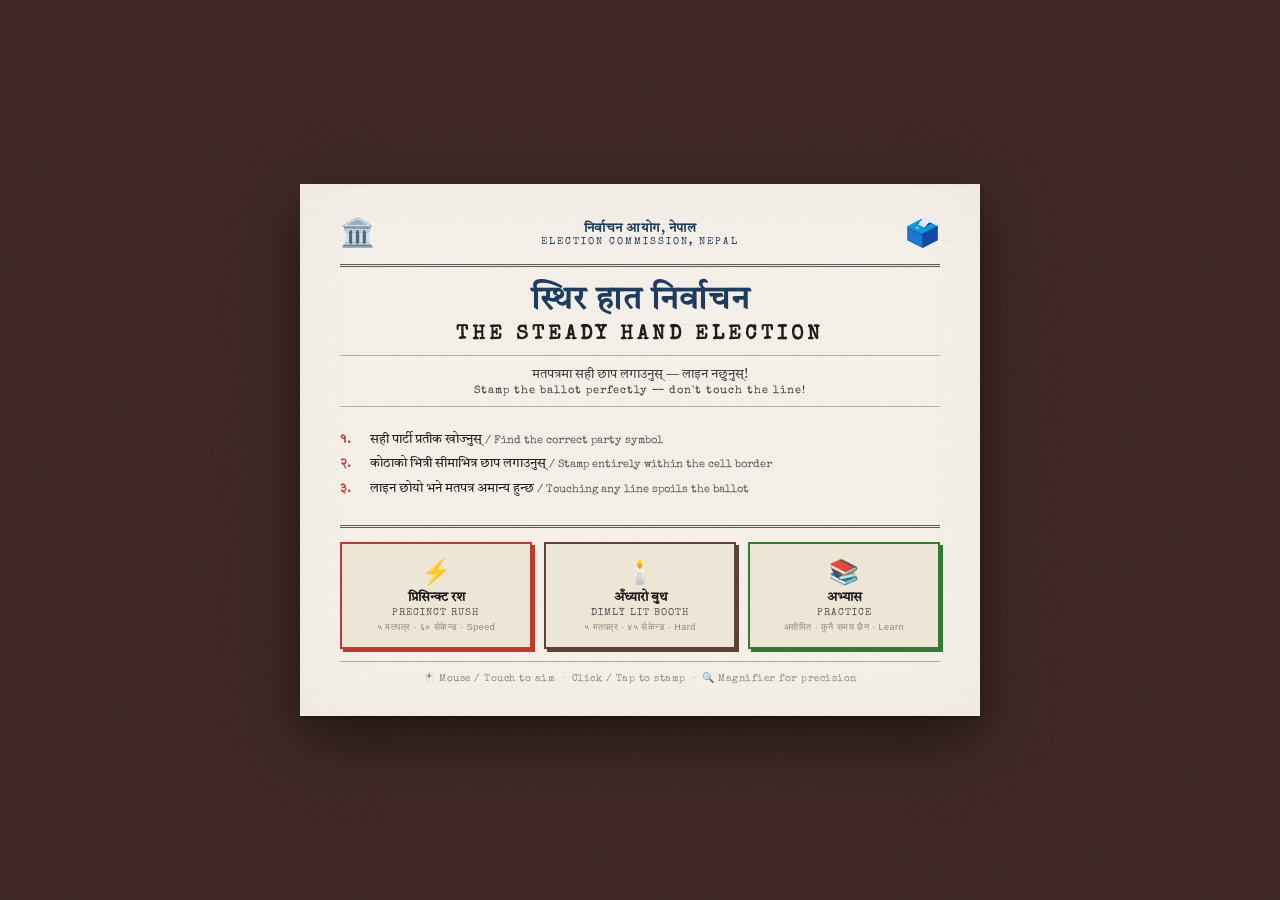
==== steady-hand.html @ 9409e701 "election games" ====
<!DOCTYPE html>
<html lang="ne">
<head>
    <meta charset="UTF-8">
    <meta name="viewport" content="width=device-width, initial-scale=1.0, user-scalable=no">
    <title>The Steady Hand Election — स्थिर हात निर्वाचन</title>
    <link rel="preconnect" href="https://fonts.googleapis.com">
    <link href="https://fonts.googleapis.com/css2?family=Tiro+Devanagari+Hindi:ital@0;1&family=Special+Elite&family=Courier+Prime:wght@400;700&display=swap" rel="stylesheet">
    <link rel="stylesheet" href="css/steady_hand_style.css">
</head>
<body>
<a href="{% url "home" %}" > Go to Home </a>

<!-- ══════════════════════════════════════
     SCREEN: START
══════════════════════════════════════ -->
<div id="screen-start" class="screen active">
    <div class="desk-surface">
        <div class="desk-grain"></div>

        <div class="start-paper">
            <div class="paper-header-stamp">
                <div class="govt-seal">🏛️</div>
                <div class="header-lines">
                    <div class="header-np">निर्वाचन आयोग, नेपाल</div>
                    <div class="header-en">Election Commission, Nepal</div>
                </div>
                <div class="govt-seal">🗳️</div>
            </div>

            <div class="divider-double"></div>

            <h1 class="title-np">स्थिर हात निर्वाचन</h1>
            <h2 class="title-en">THE STEADY HAND ELECTION</h2>

            <div class="divider-single"></div>

            <p class="tagline-np">मतपत्रमा सही छाप लगाउनुस् — लाइन नछुनुस्!</p>
            <p class="tagline-en">Stamp the ballot perfectly — don't touch the line!</p>

            <div class="divider-single"></div>

            <div class="instructions-block">
                <div class="instr-row">
                    <span class="instr-num">१.</span>
                    <span class="instr-text">सही पार्टी प्रतीक खोज्नुस् <span class="en">/ Find the correct party symbol</span></span>
                </div>
                <div class="instr-row">
                    <span class="instr-num">२.</span>
                    <span class="instr-text">कोठाको भित्री सीमाभित्र छाप लगाउनुस् <span class="en">/ Stamp entirely within the cell border</span></span>
                </div>
                <div class="instr-row">
                    <span class="instr-num">३.</span>
                    <span class="instr-text">लाइन छोयो भने मतपत्र अमान्य हुन्छ <span class="en">/ Touching any line spoils the ballot</span></span>
                </div>
            </div>

            <div class="divider-double"></div>

            <div class="mode-buttons">
                <button class="btn-mode" data-mode="rush" id="btnRush">
                    <div class="mode-icon">⚡</div>
                    <div class="mode-np">प्रिसिन्क्ट रश</div>
                    <div class="mode-en">Precinct Rush</div>
                    <div class="mode-desc">५ मतपत्र · ६० सेकेन्ड · Speed</div>
                </button>
                <button class="btn-mode" data-mode="dim" id="btnDim">
                    <div class="mode-icon">🕯️</div>
                    <div class="mode-np">अँध्यारो बुथ</div>
                    <div class="mode-en">Dimly Lit Booth</div>
                    <div class="mode-desc">५ मतपत्र · ४५ सेकेन्ड · Hard</div>
                </button>
                <button class="btn-mode" data-mode="practice" id="btnPractice">
                    <div class="mode-icon">📚</div>
                    <div class="mode-np">अभ्यास</div>
                    <div class="mode-en">Practice</div>
                    <div class="mode-desc">असीमित · कुनै समय छैन · Learn</div>
                </button>
            </div>

            <div class="divider-single"></div>
            <p class="footer-note">🖱️ Mouse / Touch to aim &nbsp;·&nbsp; Click / Tap to stamp &nbsp;·&nbsp; 🔍 Magnifier for precision</p>
        </div>
    </div>
</div>

<!-- ══════════════════════════════════════
     SCREEN: GAME
══════════════════════════════════════ -->
<div id="screen-game" class="screen">
    <!-- Top HUD bar -->
    <div class="game-hud" id="gameHud">
        <div class="hud-left">
            <div class="hud-mode" id="hudMode">PRECINCT RUSH</div>
            <div class="hud-ballot" id="hudBallot">मतपत्र १/५ · Ballot 1/5</div>
        </div>
        <div class="hud-center">
            <div class="timer-wrap">
                <svg class="timer-ring" viewBox="0 0 44 44" id="timerRing">
                    <circle class="timer-track" cx="22" cy="22" r="18"/>
                    <circle class="timer-fill" cx="22" cy="22" r="18" id="timerArc"/>
                </svg>
                <div class="timer-num" id="timerNum">60</div>
            </div>
        </div>
        <div class="hud-right">
            <div class="hud-score-label">अंक / Score</div>
            <div class="hud-score" id="hudScore">0</div>
        </div>
    </div>

    <!-- Target symbol panel -->
    <div class="target-panel" id="targetPanel">
        <div class="target-label-np">खोज्नुस् / Find:</div>
        <div class="target-symbol" id="targetSymbol">☀️</div>
        <div class="target-name-np" id="targetNameNp">सूर्य</div>
        <div class="target-name-en" id="targetNameEn">Sun</div>
    </div>

    <!-- Magnifier toggle -->
    <button class="btn-magnifier" id="btnMagnifier" title="Magnifier / आवर्धक">🔍</button>
    <button class="btn-pause-game" id="btnPauseGame" title="Pause">⏸</button>

    <!-- The main game canvas -->
    <canvas id="gameCanvas"></canvas>

    <!-- Toast feedback -->
    <div class="toast-wrap" id="toastWrap"></div>

    <!-- Practice feedback panel -->
    <div class="practice-panel" id="practicePanel" style="display:none">
        <div class="pp-title">छाप विश्लेषण / Stamp Analysis</div>
        <div class="pp-distances" id="ppDistances"></div>
        <div class="pp-diagram-wrap">
            <canvas id="ppDiagram" width="120" height="120"></canvas>
        </div>
        <div class="pp-verdict" id="ppVerdict"></div>
    </div>
</div>

<!-- ══════════════════════════════════════
     SCREEN: PAUSE
══════════════════════════════════════ -->
<div id="screen-pause" class="screen overlay-screen">
    <div class="modal-paper">
        <div class="modal-stamp-mark">⏸</div>
        <h2 class="modal-title-np">रोकिएको छ</h2>
        <h3 class="modal-title-en">PAUSED</h3>
        <div class="divider-single"></div>
        <button class="btn-paper-action" id="btnResume">▶ जारी राख्नुस् / Resume</button>
        <button class="btn-paper-action secondary" id="btnQuitToHome">🏠 गृहपृष्ठ / Home</button>
    </div>
</div>

<!-- ══════════════════════════════════════
     SCREEN: RESULTS
══════════════════════════════════════ -->
<div id="screen-results" class="screen">
    <div class="desk-surface">
        <div class="desk-grain"></div>
        <div class="results-paper">
            <div class="results-header">
                <div class="results-stamp-icon" id="resultsIcon">📋</div>
                <h2 class="results-title-np" id="resultsTitleNp">मतगणना सम्पन्न</h2>
                <h3 class="results-title-en" id="resultsTitleEn">COUNTING COMPLETE</h3>
            </div>
            <div class="divider-double"></div>

            <!-- Per ballot verdicts -->
            <div class="verdicts-list" id="verdictsList"></div>

            <div class="divider-single"></div>

            <!-- Score summary -->
            <div class="results-score-block">
                <div class="score-line">
                    <span class="score-lbl">कुल अंक / Total Score</span>
                    <span class="score-val big" id="resFinalScore">0</span>
                </div>
                <div class="score-line">
                    <span class="score-lbl">मान्य / Valid</span>
                    <span class="score-val green" id="resValid">0/5</span>
                </div>
                <div class="score-line">
                    <span class="score-lbl">समय बोनस / Time Bonus</span>
                    <span class="score-val" id="resTimeBonus">+0</span>
                </div>
            </div>

            <div class="divider-double"></div>

            <!-- Official verdict -->
            <div class="official-verdict" id="officialVerdict">
                <div class="official-icon">👨‍⚖️</div>
                <div class="verdict-msg" id="verdictMsg">The Election Official has reviewed your ballots.</div>
            </div>

            <div class="divider-single"></div>

            <div class="results-actions">
                <button class="btn-paper-action" id="btnPlayAgain">🗳️ फेरि खेल्नुस् / Play Again</button>
                <button class="btn-paper-action secondary" id="btnResultsHome">🏠 गृहपृष्ठ / Home</button>
            </div>
        </div>
    </div>
</div>

<!-- ══════════════════════════════════════
     SCREEN: HOW TO PLAY
══════════════════════════════════════ -->
<div id="screen-howto" class="screen overlay-screen" style="display:none">
    <div class="modal-paper wide">
        <h2 class="modal-title-np">कसरी खेल्ने</h2>
        <h3 class="modal-title-en">HOW TO PLAY</h3>
        <div class="divider-single"></div>
        <div class="howto-grid">
            <div class="howto-row"><span class="howto-icon">🎯</span><span>सही प्रतीक भएको कोठा खोज्नुस् — Find the cell with the correct symbol</span></div>
            <div class="howto-row"><span class="howto-icon">🖱️</span><span>माउस/औंला सार्नुस् छाप राख्न — Move mouse/finger to position the stamp</span></div>
            <div class="howto-row"><span class="howto-icon">🖱️</span><span>क्लिक/ट्याप गर्नुस् छाप लगाउन — Click/Tap to stamp</span></div>
            <div class="howto-row"><span class="howto-icon">✅</span><span>सम्पूर्ण छाप सीमाभित्र = मान्य — Entire stamp inside border = Valid (+20 pts)</span></div>
            <div class="howto-row"><span class="howto-icon">❌</span><span>लाइन छोयो = अमान्य — Any edge touches line = Spoiled (0 pts)</span></div>
            <div class="howto-row"><span class="howto-icon">🔍</span><span>आवर्धक बटन थिच्नुस् — Press magnifier button for zoomed view</span></div>
        </div>
        <div class="divider-single"></div>
        <button class="btn-paper-action" id="btnHowtoClose">बुझें / Got It</button>
    </div>
</div>

<script src="js/ballot.js"></script>
<script src="js/stamp.js"></script>
<script src="js/modes.js"></script>
<script src="js/steady_hand_game.js"></script>
</body>
</html>
---- css/steady_hand_style.css ----
/* ═══════════════════════════════════════════════
   THE STEADY HAND ELECTION — Stylesheet
   Documentary Institutional Style
   ═══════════════════════════════════════════════ */

:root {
    --paper:       #F5F0E8;
    --paper-dark:  #EDE6D6;
    --ink:         #1A1A1A;
    --ink-light:   #3A3A3A;
    --stamp-red:   #C0392B;
    --valid-green: #2E7D32;
    --spoiled-red: #B71C1C;
    --gold:        #C9A84C;
    --gold-dark:   #8B6914;
    --desk:        #3E2723;
    --desk-light:  #5D4037;
    --blue-govt:   #1A3A5C;
    --font-np:     'Tiro Devanagari Hindi', serif;
    --font-en:     'Special Elite', 'Courier Prime', monospace;
}

* { margin: 0; padding: 0; box-sizing: border-box; }

html, body {
    width: 100%; height: 100%;
    overflow: hidden;
    background: var(--desk);
    font-family: var(--font-en);
    color: var(--ink);
    cursor: none;
    user-select: none;
    -webkit-tap-highlight-color: transparent;
}

/* Restore cursor on all interactive elements and non-game screens */
.screen#screen-start *,
.screen#screen-pause *,
.screen#screen-results *,
.screen#screen-howto *,
button,
a {
    cursor: pointer !important;
}


/* ═══ SCREENS ═══════════════════════════════════ */
.screen {
    position: fixed; inset: 0;
    display: none;
    align-items: center;
    justify-content: center;
    z-index: 10;
}
.screen.active { display: flex; }

.overlay-screen {
    background: rgba(30,15,5,0.82);
    backdrop-filter: blur(4px);
    z-index: 60;
}

/* ═══ DESK SURFACE ══════════════════════════════ */
.desk-surface {
    position: absolute; inset: 0;
    background: var(--desk);
    display: flex; align-items: center; justify-content: center;
    overflow: auto;
    padding: 24px;
}
.desk-grain {
    position: absolute; inset: 0; pointer-events: none;
    background-image: url("data:image/svg+xml,%3Csvg xmlns='http://www.w3.org/2000/svg' width='300' height='300'%3E%3Cfilter id='n'%3E%3CfeTurbulence type='fractalNoise' baseFrequency='0.75' numOctaves='4' stitchTiles='stitch'/%3E%3C/filter%3E%3Crect width='300' height='300' filter='url(%23n)' opacity='0.06'/%3E%3C/svg%3E");
    opacity: 0.5;
}

/* ═══ PAPER ELEMENTS ════════════════════════════ */
.start-paper, .results-paper {
    position: relative; z-index: 2;
    background: var(--paper);
    max-width: 680px; width: 100%;
    padding: 32px 40px;
    box-shadow:
        0 2px 0 rgba(0,0,0,0.15),
        4px 4px 0 rgba(0,0,0,0.08),
        0 20px 60px rgba(0,0,0,0.5),
        inset 0 0 80px rgba(0,0,0,0.03);
    /* paper fiber texture */
    background-image:
        repeating-linear-gradient(
            0deg,
            transparent,
            transparent 27px,
            rgba(0,0,0,0.025) 27px,
            rgba(0,0,0,0.025) 28px
        );
}
.start-paper::before, .results-paper::before {
    content: '';
    position: absolute; inset: 0;
    background: url("data:image/svg+xml,%3Csvg xmlns='http://www.w3.org/2000/svg' width='200' height='200'%3E%3Cfilter id='n'%3E%3CfeTurbulence type='fractalNoise' baseFrequency='0.9' numOctaves='4'/%3E%3C/filter%3E%3Crect width='200' height='200' filter='url(%23n)' opacity='0.04'/%3E%3C/svg%3E");
    pointer-events: none; z-index: 0;
}

/* Paper header */
.paper-header-stamp {
    display: flex; align-items: center; justify-content: space-between;
    margin-bottom: 12px;
}
.govt-seal { font-size: 28px; }
.header-lines { text-align: center; }
.header-np {
    font-family: var(--font-np);
    font-size: 13px; color: var(--blue-govt); font-weight: 600;
    letter-spacing: 0.5px;
}
.header-en {
    font-family: var(--font-en);
    font-size: 10px; color: var(--blue-govt); letter-spacing: 2px;
    text-transform: uppercase;
}

/* Dividers */
.divider-double {
    border: none;
    border-top: 3px double var(--ink);
    margin: 14px 0;
    opacity: 0.7;
}
.divider-single {
    border: none;
    border-top: 1px solid var(--ink);
    margin: 10px 0;
    opacity: 0.3;
}

/* Titles */
.title-np {
    font-family: var(--font-np);
    font-size: clamp(22px, 4vw, 32px);
    text-align: center; color: var(--blue-govt);
    letter-spacing: 1px; line-height: 1.3;
    margin: 6px 0 2px;
}
.title-en {
    font-family: var(--font-en);
    font-size: clamp(14px, 2.5vw, 20px);
    text-align: center; color: var(--ink);
    letter-spacing: 4px; text-transform: uppercase;
    margin-bottom: 6px;
}

/* Taglines */
.tagline-np {
    font-family: var(--font-np);
    font-size: 13px; text-align: center;
    color: var(--ink-light); margin: 2px 0;
}
.tagline-en {
    font-size: 11px; text-align: center;
    color: var(--ink-light); letter-spacing: 1px;
    margin-bottom: 2px;
}

/* Instructions */
.instructions-block { padding: 8px 0; }
.instr-row {
    display: flex; align-items: baseline; gap: 10px;
    margin: 5px 0;
    font-family: var(--font-np);
    font-size: 13px; line-height: 1.5;
    color: var(--ink);
}
.instr-num {
    font-family: var(--font-np);
    font-weight: 700; color: var(--stamp-red);
    min-width: 20px;
}
.instr-text .en { font-family: var(--font-en); font-size: 11px; color: #555; }

/* Mode Buttons */
.mode-buttons {
    display: grid;
    grid-template-columns: repeat(3, 1fr);
    gap: 12px;
    margin: 12px 0;
}
@media (max-width: 520px) {
    .mode-buttons { grid-template-columns: 1fr; }
    .start-paper { padding: 20px 18px; }
}

.btn-mode {
    background: var(--paper-dark);
    border: 2px solid var(--ink);
    border-radius: 0;
    padding: 14px 10px;
    cursor: pointer;
    text-align: center;
    transition: background 0.15s, transform 0.1s, box-shadow 0.1s;
    box-shadow: 3px 3px 0 var(--ink);
    position: relative;
}
.btn-mode:hover {
    background: var(--paper);
    transform: translate(-2px, -2px);
    box-shadow: 5px 5px 0 var(--ink);
}
.btn-mode:active {
    transform: translate(2px, 2px);
    box-shadow: 1px 1px 0 var(--ink);
}
.btn-mode[data-mode="rush"]     { border-color: var(--stamp-red); box-shadow: 3px 3px 0 var(--stamp-red); }
.btn-mode[data-mode="rush"]:hover { box-shadow: 5px 5px 0 var(--stamp-red); }
.btn-mode[data-mode="dim"]      { border-color: #5D4037; box-shadow: 3px 3px 0 #5D4037; }
.btn-mode[data-mode="dim"]:hover { box-shadow: 5px 5px 0 #5D4037; }
.btn-mode[data-mode="practice"] { border-color: var(--valid-green); box-shadow: 3px 3px 0 var(--valid-green); }
.btn-mode[data-mode="practice"]:hover { box-shadow: 5px 5px 0 var(--valid-green); }

.mode-icon { font-size: 24px; margin-bottom: 4px; }
.mode-np {
    font-family: var(--font-np);
    font-size: 13px; font-weight: 700;
    color: var(--ink); line-height: 1.3;
}
.mode-en {
    font-family: var(--font-en);
    font-size: 10px; letter-spacing: 1px;
    text-transform: uppercase; color: #555;
    margin: 1px 0;
}
.mode-desc {
    font-size: 9px; color: #888;
    letter-spacing: 0.5px; margin-top: 4px;
}

.footer-note {
    font-size: 10px; color: #888;
    text-align: center; letter-spacing: 0.5px;
}

/* ═══ GAME SCREEN ════════════════════════════════ */
#screen-game {
    flex-direction: column;
    align-items: stretch;
    background: var(--desk);
    padding: 0;
    justify-content: flex-start;
}
#screen-game.active { display: flex; }

/* HUD */
.game-hud {
    display: flex; align-items: center; justify-content: space-between;
    background: var(--blue-govt);
    border-bottom: 3px solid var(--gold);
    padding: 8px 16px;
    flex-shrink: 0;
    z-index: 5; position: relative;
}
.hud-left { display: flex; flex-direction: column; gap: 1px; min-width: 120px; }
.hud-mode {
    font-family: var(--font-en);
    font-size: 10px; letter-spacing: 2px;
    color: var(--gold); text-transform: uppercase;
}
.hud-ballot {
    font-family: var(--font-np);
    font-size: 12px; color: rgba(255,255,255,0.8);
}

/* Timer ring */
.hud-center { display: flex; align-items: center; justify-content: center; }
.timer-wrap {
    position: relative; width: 48px; height: 48px;
    display: flex; align-items: center; justify-content: center;
}
.timer-ring { position: absolute; inset: 0; transform: rotate(-90deg); }
.timer-track { fill: none; stroke: rgba(255,255,255,0.15); stroke-width: 3; }
.timer-fill {
    fill: none; stroke: var(--gold); stroke-width: 3;
    stroke-dasharray: 113; stroke-dashoffset: 0;
    stroke-linecap: round;
    transition: stroke-dashoffset 1s linear, stroke 0.3s;
}
.timer-fill.warning { stroke: var(--stamp-red); }
.timer-num {
    position: relative; z-index: 1;
    font-family: var(--font-en);
    font-size: 16px; font-weight: 700;
    color: #fff; letter-spacing: 0;
}

.hud-right { text-align: right; min-width: 80px; }
.hud-score-label {
    font-family: var(--font-np);
    font-size: 10px; color: rgba(255,255,255,0.6); letter-spacing: 1px;
}
.hud-score {
    font-family: var(--font-en);
    font-size: 26px; color: #fff; letter-spacing: 1px; line-height: 1;
}

/* Target panel */
.target-panel {
    position: fixed; top: 72px; right: 8px;
    background: var(--paper);
    border: 2px solid var(--ink);
    box-shadow: 3px 3px 0 rgba(0,0,0,0.3);
    padding: 8px 12px;
    text-align: center;
    z-index: 20;
    max-width: 100px;
}
.target-label-np {
    font-family: var(--font-np);
    font-size: 9px; color: #777; margin-bottom: 2px;
    letter-spacing: 0.5px;
}
.target-symbol { font-size: 32px; line-height: 1; margin: 4px 0; }
.target-name-np {
    font-family: var(--font-np);
    font-size: 11px; font-weight: 700; color: var(--ink);
}
.target-name-en {
    font-size: 9px; color: #666; letter-spacing: 0.5px;
}

/* Buttons on game screen */
.btn-magnifier, .btn-pause-game {
    position: fixed;
    bottom: 16px;
    background: var(--paper);
    border: 2px solid var(--ink);
    font-size: 18px; width: 42px; height: 42px;
    cursor: pointer;
    z-index: 25;
    box-shadow: 2px 2px 0 rgba(0,0,0,0.3);
    transition: background 0.15s;
    display: flex; align-items: center; justify-content: center;
}
.btn-magnifier { right: 64px; }
.btn-pause-game { right: 14px; }
.btn-magnifier.active, .btn-magnifier:hover,
.btn-pause-game:hover {
    background: var(--paper-dark);
}
.btn-magnifier.active { border-color: var(--gold); box-shadow: 2px 2px 0 var(--gold-dark); }

/* Canvas */
#gameCanvas {
    display: block;
    flex: 1;
    width: 100%;
    cursor: none;
    touch-action: none;
}

/* Toast */
.toast-wrap {
    position: fixed; bottom: 70px; left: 50%;
    transform: translateX(-50%);
    z-index: 40; pointer-events: none;
    display: flex; flex-direction: column; align-items: center; gap: 6px;
}
.toast {
    font-family: var(--font-en);
    font-size: 18px; letter-spacing: 2px;
    padding: 8px 20px;
    border: 2px solid;
    background: var(--paper);
    box-shadow: 3px 3px 0 rgba(0,0,0,0.3);
    animation: toastAnim 1.2s ease-out forwards;
    white-space: nowrap;
}
.toast.valid   { color: var(--valid-green); border-color: var(--valid-green); }
.toast.spoiled { color: var(--spoiled-red); border-color: var(--spoiled-red); }
.toast.info    { color: var(--blue-govt);   border-color: var(--blue-govt);   }
@keyframes toastAnim {
    0%   { opacity: 0; transform: translateY(10px) scale(0.9); }
    15%  { opacity: 1; transform: translateY(0)    scale(1);   }
    70%  { opacity: 1; }
    100% { opacity: 0; transform: translateY(-20px); }
}

/* Practice feedback panel */
.practice-panel {
    position: fixed; bottom: 70px; left: 8px;
    background: var(--paper);
    border: 2px solid var(--ink);
    box-shadow: 3px 3px 0 rgba(0,0,0,0.3);
    padding: 10px 14px;
    z-index: 30;
    max-width: 200px;
    font-size: 11px;
    animation: slideInLeft 0.3s ease-out;
}
@keyframes slideInLeft {
    from { opacity: 0; transform: translateX(-20px); }
    to   { opacity: 1; transform: translateX(0); }
}
.pp-title {
    font-family: var(--font-np);
    font-size: 11px; font-weight: 700; color: var(--blue-govt);
    margin-bottom: 6px; letter-spacing: 0.5px;
}
.pp-distances { font-size: 10px; color: var(--ink-light); line-height: 1.7; }
.pp-dist-row { display: flex; justify-content: space-between; gap: 8px; }
.pp-dist-val { font-weight: 700; color: var(--ink); }
.pp-dist-val.danger { color: var(--stamp-red); }
.pp-dist-val.safe   { color: var(--valid-green); }
.pp-diagram-wrap { margin: 8px 0; display: flex; justify-content: center; }
#ppDiagram { border: 1px solid rgba(0,0,0,0.2); }
.pp-verdict {
    font-family: var(--font-en);
    font-size: 12px; font-weight: 700; text-align: center;
    letter-spacing: 1px; padding: 4px 0;
}
.pp-verdict.valid   { color: var(--valid-green); }
.pp-verdict.spoiled { color: var(--spoiled-red); }

/* ═══ MODAL PAPER ════════════════════════════════ */
.modal-paper {
    background: var(--paper);
    border: 3px double var(--ink);
    padding: 32px 40px;
    max-width: 420px; width: 90%;
    text-align: center;
    box-shadow: 6px 6px 0 rgba(0,0,0,0.4), 0 20px 60px rgba(0,0,0,0.5);
    background-image: repeating-linear-gradient(
        0deg, transparent, transparent 27px,
        rgba(0,0,0,0.025) 27px, rgba(0,0,0,0.025) 28px
    );
}
.modal-paper.wide { max-width: 520px; }
.modal-stamp-mark { font-size: 40px; margin-bottom: 8px; }
.modal-title-np {
    font-family: var(--font-np);
    font-size: 22px; color: var(--blue-govt);
}
.modal-title-en {
    font-family: var(--font-en);
    font-size: 14px; letter-spacing: 4px; color: var(--ink-light);
    margin-bottom: 4px;
}

.btn-paper-action {
    display: block; width: 100%; margin: 8px 0;
    font-family: var(--font-en);
    font-size: 14px; letter-spacing: 2px;
    background: var(--ink);
    color: var(--paper);
    border: 2px solid var(--ink);
    padding: 12px 24px;
    cursor: pointer;
    text-transform: uppercase;
    transition: background 0.15s, transform 0.1s, box-shadow 0.1s;
    box-shadow: 3px 3px 0 rgba(0,0,0,0.4);
}
.btn-paper-action:hover {
    background: var(--blue-govt);
    border-color: var(--blue-govt);
    transform: translate(-1px, -1px);
    box-shadow: 4px 4px 0 rgba(0,0,0,0.4);
}
.btn-paper-action:active {
    transform: translate(2px, 2px);
    box-shadow: 1px 1px 0 rgba(0,0,0,0.4);
}
.btn-paper-action.secondary {
    background: transparent;
    color: var(--ink);
    font-size: 12px;
    padding: 9px;
    box-shadow: 2px 2px 0 rgba(0,0,0,0.2);
}
.btn-paper-action.secondary:hover {
    background: var(--paper-dark);
    border-color: var(--ink);
}

/* How to play */
.howto-grid { text-align: left; }
.howto-row {
    display: flex; align-items: flex-start; gap: 10px;
    font-family: var(--font-np);
    font-size: 12px; line-height: 1.5; padding: 5px 0;
    border-bottom: 1px solid rgba(0,0,0,0.08);
    color: var(--ink);
}
.howto-icon { font-size: 18px; min-width: 24px; text-align: center; }

/* ═══ RESULTS SCREEN ═════════════════════════════ */
#screen-results { overflow: auto; }
#screen-results .desk-surface { align-items: flex-start; padding-top: 24px; padding-bottom: 24px; }

.results-paper { max-width: 560px; }
.results-header { text-align: center; padding: 8px 0; }
.results-stamp-icon { font-size: 48px; margin-bottom: 6px; }
.results-title-np {
    font-family: var(--font-np);
    font-size: 24px; color: var(--blue-govt);
}
.results-title-en {
    font-family: var(--font-en);
    font-size: 12px; letter-spacing: 4px; color: var(--ink-light);
    text-transform: uppercase;
}

/* Verdicts list */
.verdicts-list { display: flex; flex-direction: column; gap: 8px; }
.verdict-row {
    display: flex; align-items: center; gap: 12px;
    padding: 10px 12px;
    border: 1px solid rgba(0,0,0,0.2);
    background: rgba(0,0,0,0.02);
    animation: verdictReveal 0.4s ease-out both;
}
@keyframes verdictReveal {
    from { opacity: 0; transform: translateX(-15px); }
    to   { opacity: 1; transform: translateX(0); }
}
.verdict-num {
    font-family: var(--font-np);
    font-size: 13px; font-weight: 700; color: #777;
    min-width: 28px;
}
.verdict-symbol { font-size: 22px; }
.verdict-name {
    flex: 1;
    font-family: var(--font-np);
    font-size: 12px; color: var(--ink);
}
.verdict-mark {
    font-family: var(--font-en);
    font-size: 14px; font-weight: 700; letter-spacing: 1px;
    padding: 3px 10px;
    border: 1px solid;
}
.verdict-mark.valid   { color: var(--valid-green); border-color: var(--valid-green); background: rgba(46,125,50,0.07); }
.verdict-mark.spoiled { color: var(--spoiled-red); border-color: var(--spoiled-red); background: rgba(183,28,28,0.07); }
.verdict-pts {
    font-family: var(--font-en);
    font-size: 16px; font-weight: 700; min-width: 36px; text-align: right;
}
.verdict-pts.pos { color: var(--valid-green); }
.verdict-pts.zero { color: #999; }

/* Score summary */
.results-score-block { display: flex; flex-direction: column; gap: 6px; }
.score-line {
    display: flex; justify-content: space-between; align-items: baseline;
    padding: 4px 0;
    border-bottom: 1px dotted rgba(0,0,0,0.15);
    font-family: var(--font-np);
    font-size: 13px;
}
.score-lbl { color: var(--ink-light); }
.score-val {
    font-family: var(--font-en);
    font-size: 20px; font-weight: 700; color: var(--ink);
}
.score-val.big   { font-size: 32px; color: var(--blue-govt); }
.score-val.green { color: var(--valid-green); }

/* Official verdict */
.official-verdict {
    display: flex; align-items: center; gap: 14px;
    background: rgba(26,58,92,0.06);
    border-left: 4px solid var(--blue-govt);
    padding: 12px 16px;
}
.official-icon { font-size: 32px; flex-shrink: 0; }
.verdict-msg {
    font-family: var(--font-en);
    font-size: 12px; color: var(--ink-light);
    line-height: 1.5; letter-spacing: 0.5px;
    font-style: italic;
}

.results-actions { display: flex; flex-direction: column; gap: 0; }

/* ═══ CUSTOM CURSOR / STAMP OVERLAY ═════════════ */
#stampCursor {
    position: fixed;
    pointer-events: none;
    z-index: 9999;
    transform: translate(-50%, -50%);
    transition: opacity 0.15s;
}

/* ═══ DIM MODE OVERLAYS ══════════════════════════ */
#dimVignette {
    position: fixed; inset: 0;
    pointer-events: none;
    z-index: 15;
    background: radial-gradient(
        ellipse 40% 40% at 50% 50%,
        transparent 0%,
        rgba(10,6,3,0.75) 100%
    );
    display: none;
}
#dimVignette.active { display: block; }

/* ═══ SCREEN FLASH ═══════════════════════════════ */
#screenFlash {
    position: fixed; inset: 0;
    pointer-events: none; z-index: 50;
    opacity: 0;
    transition: opacity 0.1s;
}
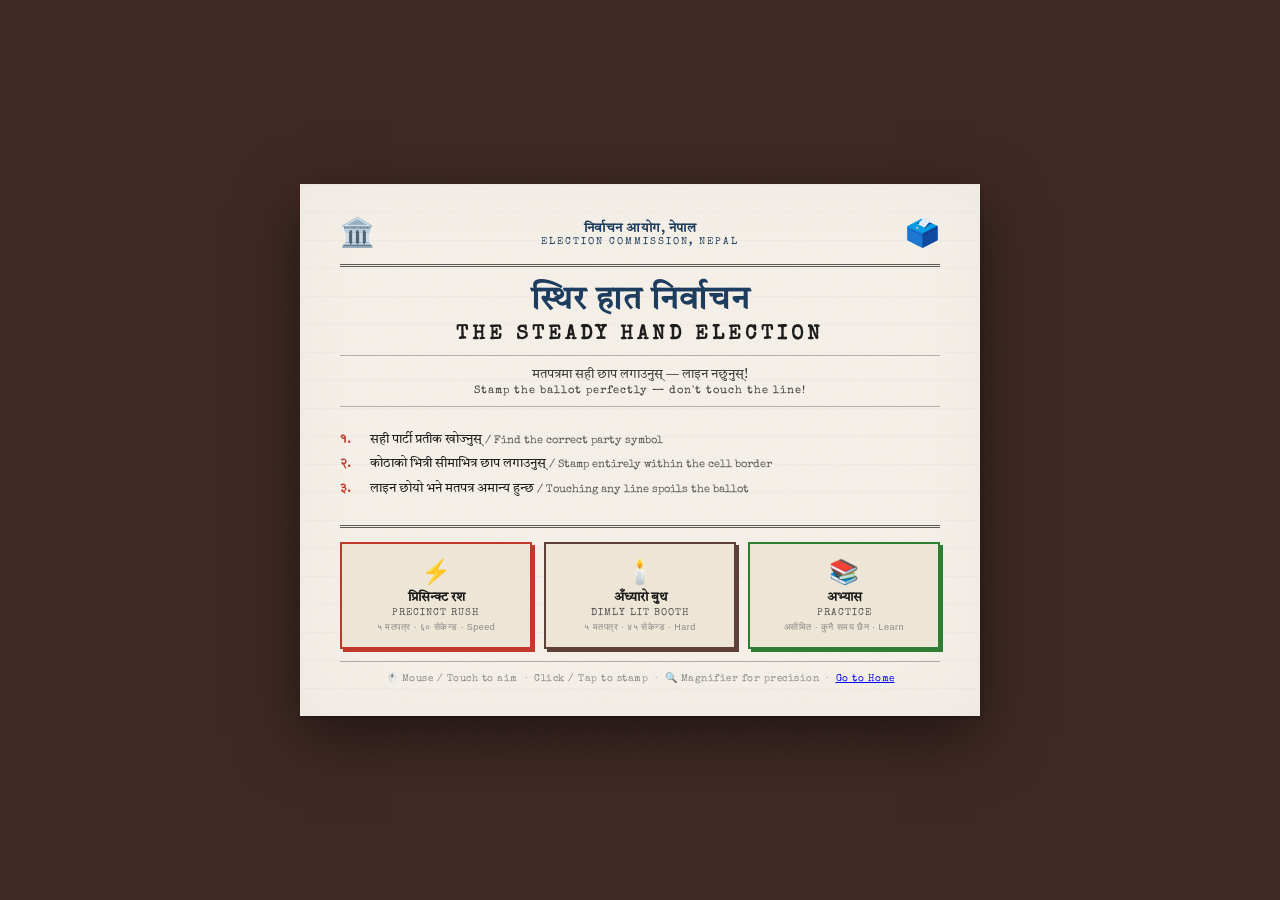
==== commit 4013add9: "minor fixes" ====
--- a/steady-hand.html
+++ b/steady-hand.html
@@ -79,7 +79,7 @@
             </div>
 
             <div class="divider-single"></div>
-            <p class="footer-note">🖱️ Mouse / Touch to aim &nbsp;·&nbsp; Click / Tap to stamp &nbsp;·&nbsp; 🔍 Magnifier for precision</p>
+            <p class="footer-note">🖱️ Mouse / Touch to aim &nbsp;·&nbsp; Click / Tap to stamp &nbsp;·&nbsp; 🔍 Magnifier for precision &nbsp;·&nbsp; <a href="index.html"> Go to Home </a></p> 
         </div>
     </div>
 </div>
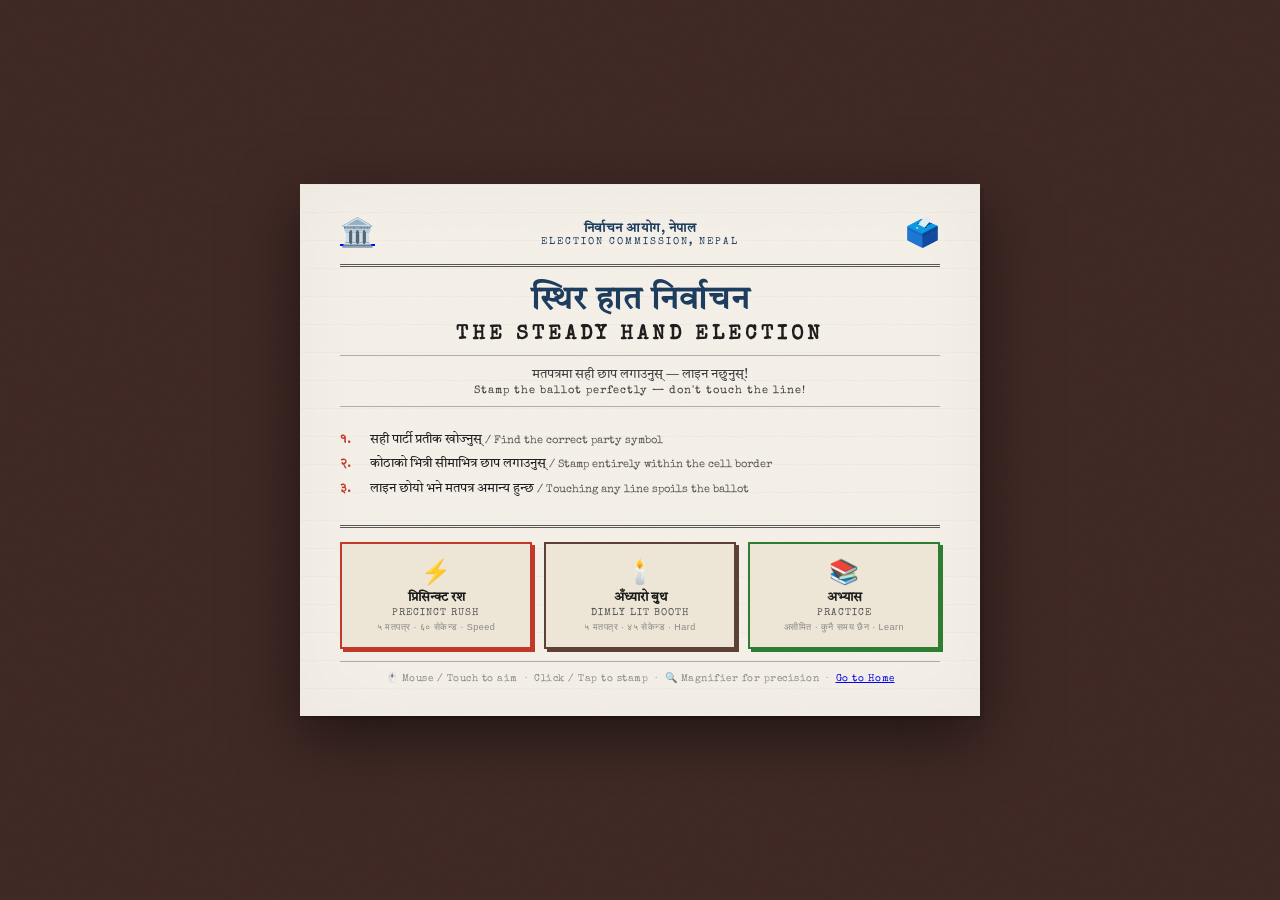
==== commit d348a297: "minor changes" ====
--- a/steady-hand.html
+++ b/steady-hand.html
@@ -20,7 +20,8 @@
 
         <div class="start-paper">
             <div class="paper-header-stamp">
-                <div class="govt-seal">🏛️</div>
+                <div class="govt-seal"> <a href="index.html">🏛️ </a></div>
+
                 <div class="header-lines">
                     <div class="header-np">निर्वाचन आयोग, नेपाल</div>
                     <div class="header-en">Election Commission, Nepal</div>
--- a/css/steady_hand_style.css
+++ b/css/steady_hand_style.css
@@ -28,7 +28,7 @@
     background: var(--desk);
     font-family: var(--font-en);
     color: var(--ink);
-    cursor: none;
+    cursor: default;
     user-select: none;
     -webkit-tap-highlight-color: transparent;
 }
